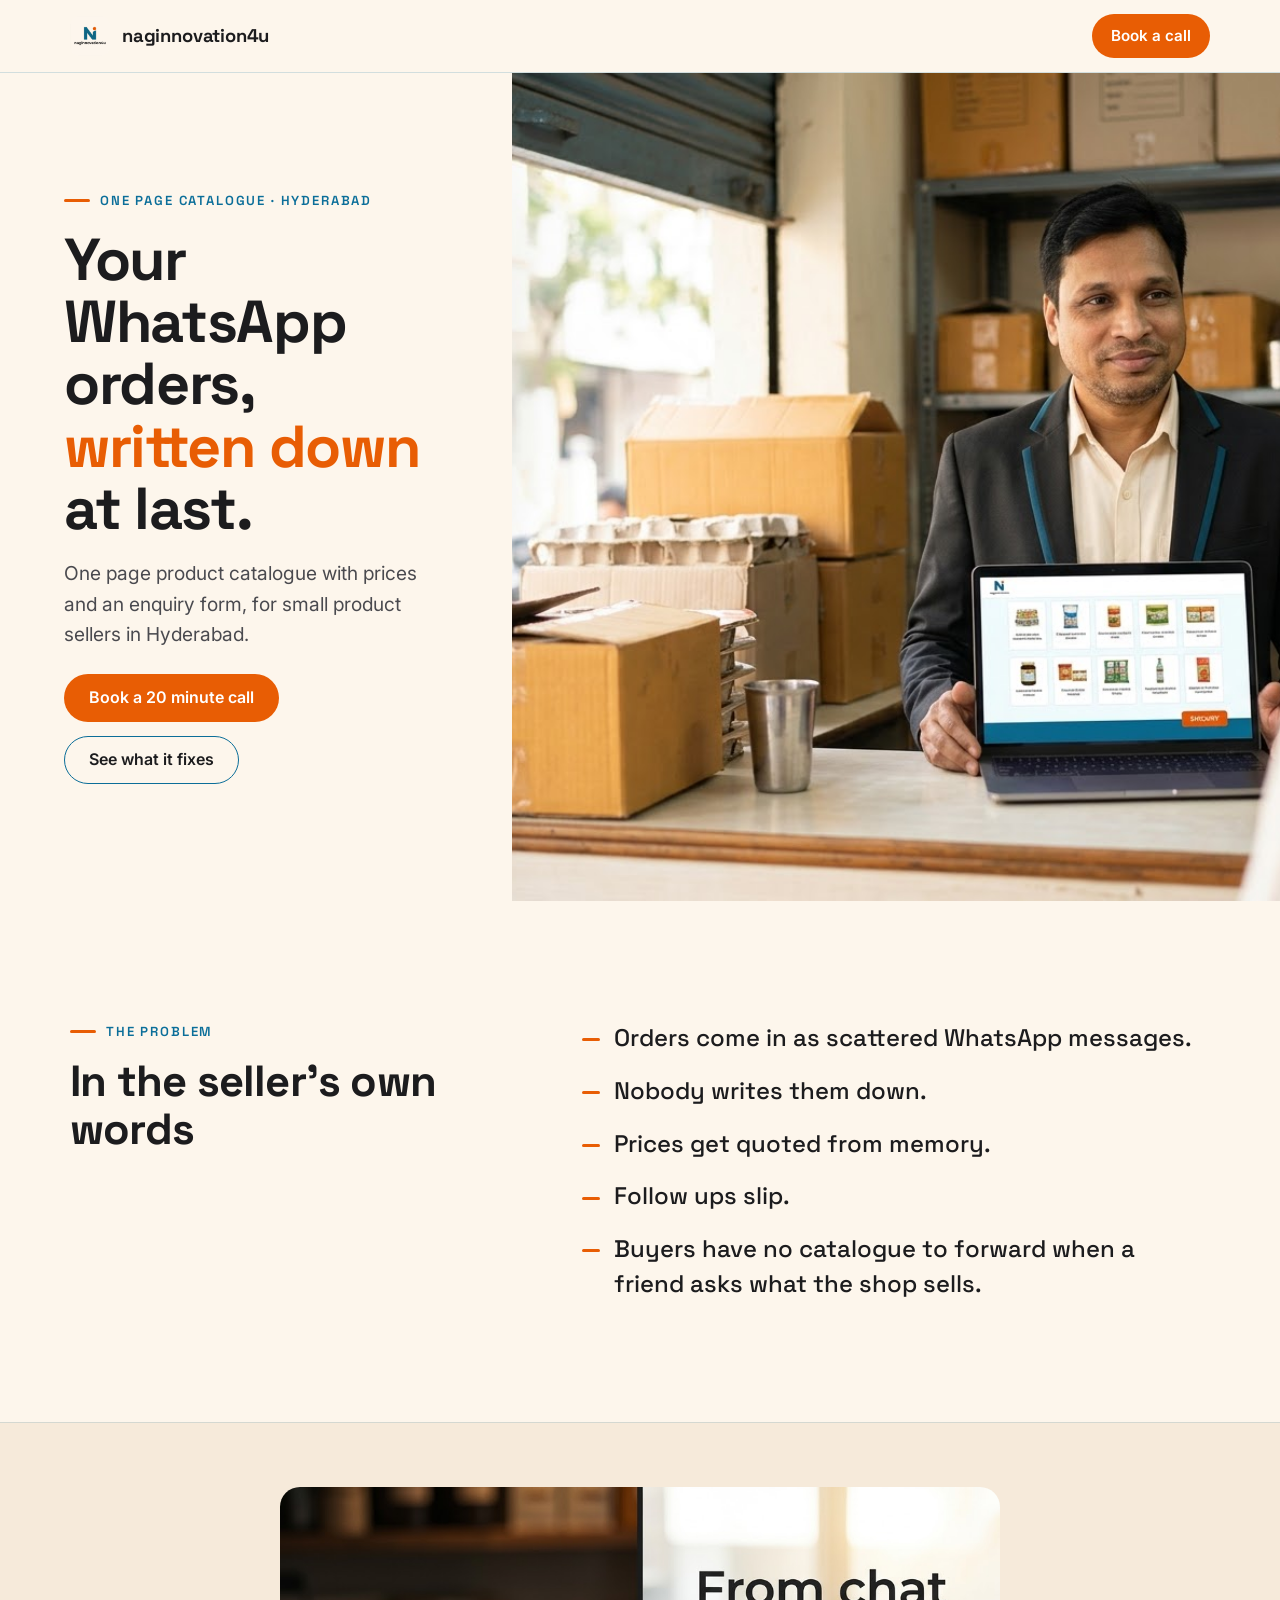
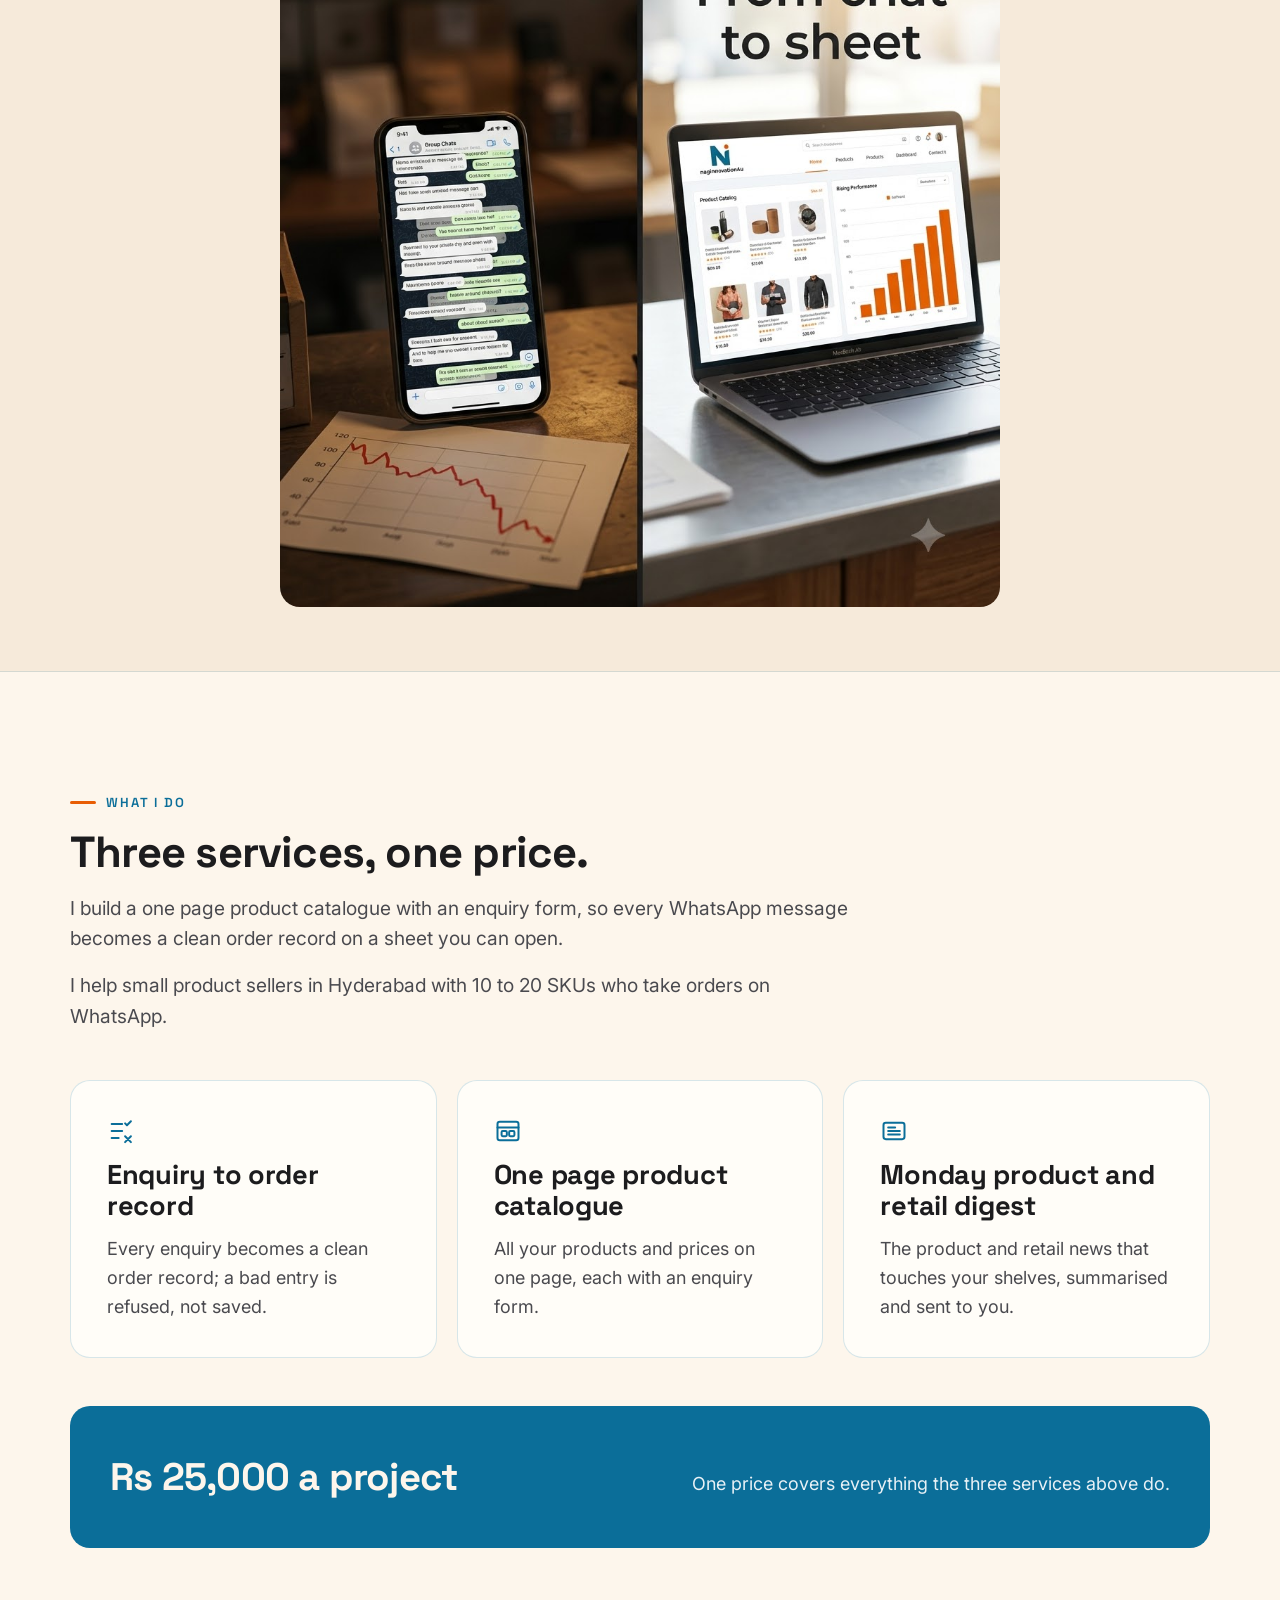
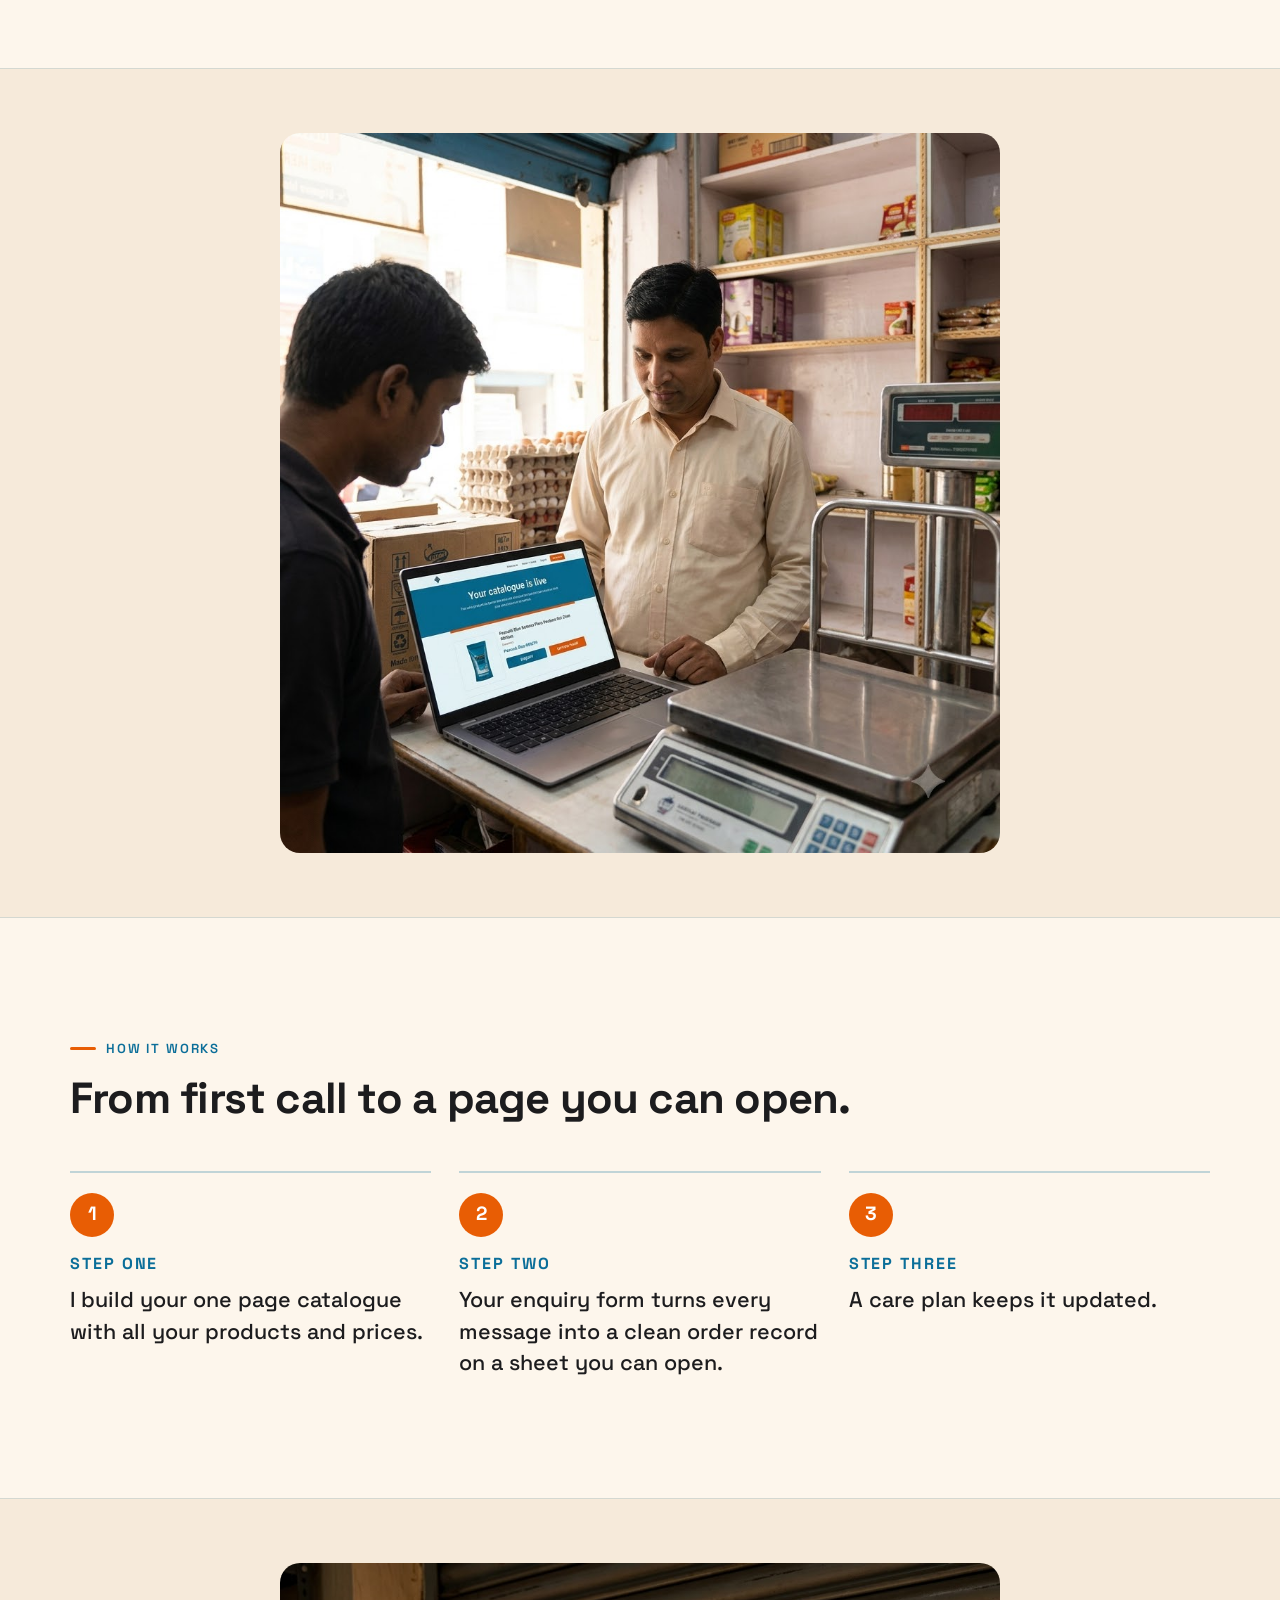
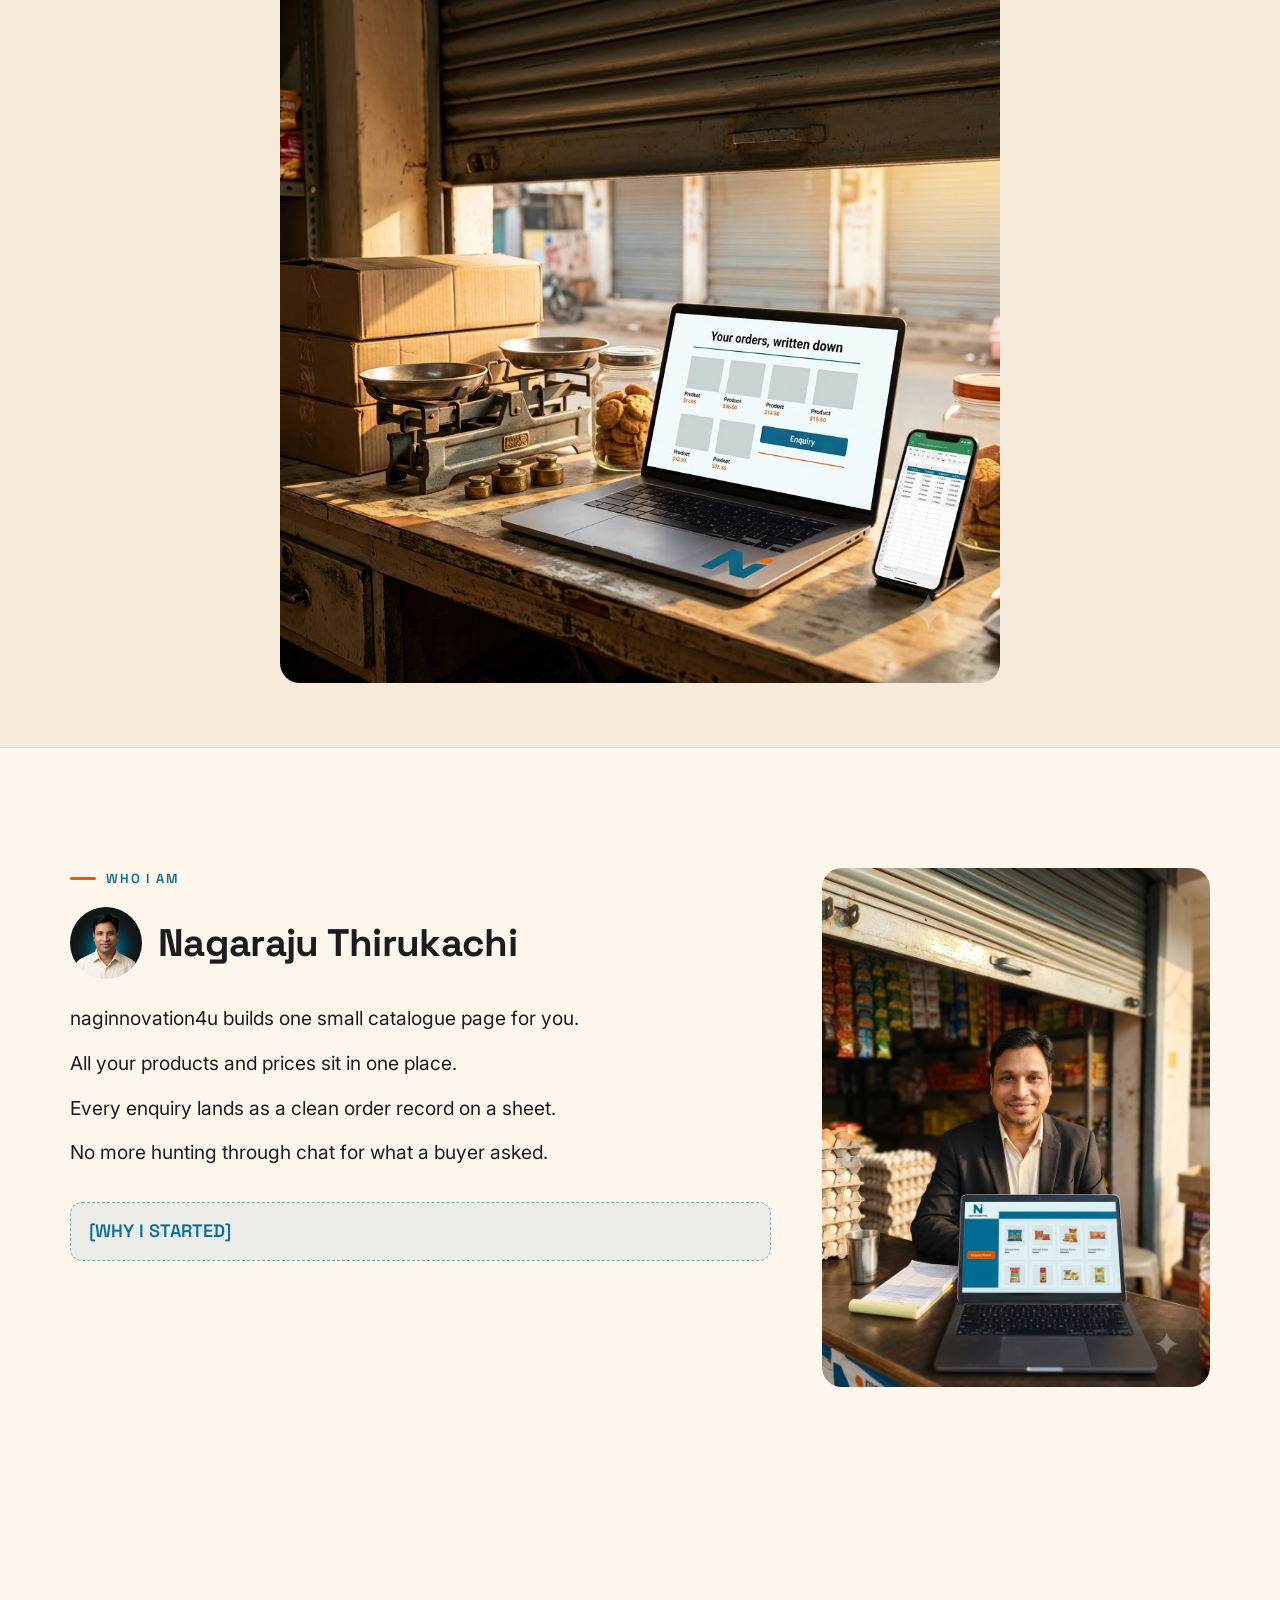
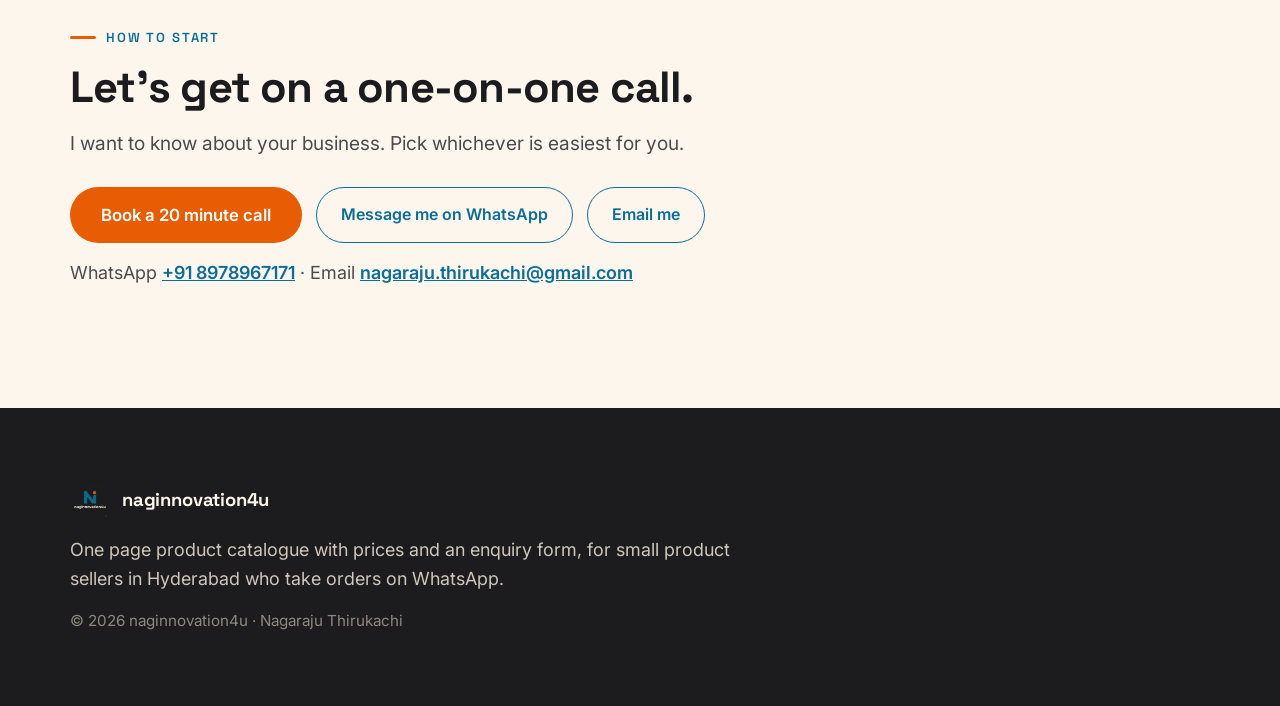
==== index.html @ f8ecbb15 "One page site for naginnovation4u: catalogue with prices and an enquiry form" ====
<!doctype html>
<html lang="en">
<head>
  <meta charset="utf-8">
  <meta name="viewport" content="width=device-width, initial-scale=1">
  <title>naginnovation4u — one page product catalogue with an enquiry form</title>
  <meta name="description" content="naginnovation4u builds a one page product catalogue with prices and an enquiry form for small product sellers in Hyderabad who take orders on WhatsApp.">

  <!-- Two Google Fonts: Space Grotesk for headlines, Inter for body -->
  <link rel="preconnect" href="https://fonts.googleapis.com">
  <link rel="preconnect" href="https://fonts.gstatic.com" crossorigin>
  <link href="https://fonts.googleapis.com/css2?family=Inter:wght@400;500;600&family=Space+Grotesk:wght@500;600;700&display=swap" rel="stylesheet">

  <link rel="icon" href="images/logo.jpeg">
  <link rel="stylesheet" href="styles.css">
</head>
<body>
  <a class="skip-link" href="#main">Skip to content</a>

  <!-- ===== Header: logo.* about 40px tall + the business name as a wordmark ===== -->
  <header class="site-header">
    <div class="wrap header-inner">
      <a class="brand" href="#top" aria-label="naginnovation4u home">
        <img class="brand-logo" src="images/logo.jpeg" width="40" height="40"
             alt="naginnovation4u logo: a teal letter N with an orange dot above the wordmark naginnovation4u.">
        <span class="brand-name">naginnovation4u</span>
      </a>
      <a class="btn btn-primary btn-small" href="https://cal.com/nagaraju-thirukachi/20-min-ai-business-discovery-call-with-nag">Book a call</a>
    </div>
  </header>

  <main id="main">
    <!-- ===== Section one: the top of the page ===== -->
    <section class="hero" id="top" aria-label="Introduction">
      <div class="hero-copy">
        <p class="eyebrow">One page catalogue &middot; Hyderabad</p>
        <h1>Your WhatsApp orders, <span class="accent">written down</span> at last.</h1>
        <p class="lede">One page product catalogue with prices and an enquiry form, for small product sellers in Hyderabad.</p>
        <div class="hero-actions">
          <a class="btn btn-primary" href="https://cal.com/nagaraju-thirukachi/20-min-ai-business-discovery-call-with-nag">Book a 20 minute call</a>
          <a class="btn btn-quiet" href="#problem">See what it fixes</a>
        </div>
      </div>
      <figure class="hero-media">
        <img src="images/speaking.jpeg" width="1376" height="768"
             alt="Nagaraju Thirukachi in a dark blazer showing a product catalogue on a laptop to a customer at a shop counter, with cartons and egg trays behind.">
      </figure>
    </section>

    <!-- ===== Section two: the problem in the client's own words ===== -->
    <section class="section problem" id="problem" aria-label="The problem">
      <div class="wrap problem-grid">
        <div class="problem-head">
          <p class="eyebrow">The problem</p>
          <h2>In the seller&rsquo;s own words</h2>
        </div>
        <ul class="problem-list">
          <li>Orders come in as scattered WhatsApp messages.</li>
          <li>Nobody writes them down.</li>
          <li>Prices get quoted from memory.</li>
          <li>Follow ups slip.</li>
          <li>Buyers have no catalogue to forward when a friend asks what the shop sells.</li>
        </ul>
      </div>
    </section>

    <!-- ===== Full width service shot band (headline and logo already in the shot) ===== -->
    <section class="band" aria-label="From chat to sheet">
      <figure class="band-figure">
        <img src="images/shot-2.jpeg" width="1024" height="1024" loading="lazy" decoding="async"
             alt="A phone showing a WhatsApp group chat beside a paper sales chart that is falling, next to a laptop showing the naginnovation4u product catalogue and a rising chart. The headline reads From chat to sheet.">
      </figure>
    </section>

    <!-- ===== Section three: what I do, three service cards and the one price ===== -->
    <section class="section services" id="services" aria-label="What I do">
      <div class="wrap">
        <div class="section-head">
          <p class="eyebrow">What I do</p>
          <h2>Three services, one price.</h2>
          <p class="lede">I build a one page product catalogue with an enquiry form, so every WhatsApp message becomes a clean order record on a sheet you can open.</p>
          <p class="lede">I help small product sellers in Hyderabad with 10 to 20 SKUs who take orders on WhatsApp.</p>
        </div>

        <div class="cards">
          <article class="card">
            <span class="card-icon" aria-hidden="true">
              <svg viewBox="0 0 24 24" width="28" height="28" fill="none" stroke="#0B6E99" stroke-width="1.7" stroke-linecap="round" stroke-linejoin="round">
                <path d="M4 6h9M4 12h9M4 18h6"/>
                <path d="M15.5 5.5l1.6 1.6L20.5 3.7"/>
                <path d="M15.5 16.5l5 5M20.5 16.5l-5 5"/>
              </svg>
            </span>
            <h3 class="card-title">Enquiry to order record</h3>
            <p>Every enquiry becomes a clean order record; a bad entry is refused, not saved.</p>
          </article>

          <article class="card">
            <span class="card-icon" aria-hidden="true">
              <svg viewBox="0 0 24 24" width="28" height="28" fill="none" stroke="#0B6E99" stroke-width="1.7" stroke-linecap="round" stroke-linejoin="round">
                <rect x="3" y="4" width="18" height="16" rx="2"/>
                <path d="M3 9h18"/>
                <rect x="6.5" y="12" width="4.5" height="4.5" rx="1"/>
                <rect x="13" y="12" width="4.5" height="4.5" rx="1"/>
              </svg>
            </span>
            <h3 class="card-title">One page product catalogue</h3>
            <p>All your products and prices on one page, each with an enquiry form.</p>
          </article>

          <article class="card">
            <span class="card-icon" aria-hidden="true">
              <svg viewBox="0 0 24 24" width="28" height="28" fill="none" stroke="#0B6E99" stroke-width="1.7" stroke-linecap="round" stroke-linejoin="round">
                <rect x="3" y="5" width="18" height="14" rx="2"/>
                <path d="M7 9h6M7 12h10M7 15h10"/>
              </svg>
            </span>
            <h3 class="card-title">Monday product and retail digest</h3>
            <p>The product and retail news that touches your shelves, summarised and sent to you.</p>
          </article>
        </div>

        <!-- Peacock Blue full panel behind the offer name. The price is written once. -->
        <div class="price-panel">
          <p class="price-name">Rs 25,000 a project</p>
          <p class="price-note">One price covers everything the three services above do.</p>
        </div>
      </div>
    </section>

    <!-- ===== Full width service shot band ===== -->
    <section class="band" aria-label="Your catalogue is live">
      <figure class="band-figure">
        <img src="images/shot-6.jpeg" width="1024" height="1024" loading="lazy" decoding="async"
             alt="Nagaraju Thirukachi showing a laptop to a customer inside a kirana shop; the screen reads Your catalogue is live, with a product and an Enquire Now button.">
      </figure>
    </section>

    <!-- ===== Section four: how it works in three steps ===== -->
    <section class="section steps" id="how" aria-label="How it works">
      <div class="wrap">
        <div class="section-head">
          <p class="eyebrow">How it works</p>
          <h2>From first call to a page you can open.</h2>
        </div>
        <ol class="steps-list">
          <li class="step">
            <span class="step-num" aria-hidden="true">1</span>
            <h3>Step one</h3>
            <p>I build your one page catalogue with all your products and prices.</p>
          </li>
          <li class="step">
            <span class="step-num" aria-hidden="true">2</span>
            <h3>Step two</h3>
            <p>Your enquiry form turns every message into a clean order record on a sheet you can open.</p>
          </li>
          <li class="step">
            <span class="step-num" aria-hidden="true">3</span>
            <h3>Step three</h3>
            <p>A care plan keeps it updated.</p>
          </li>
        </ol>
      </div>
    </section>

    <!-- ===== Full width service shot band ===== -->
    <section class="band" aria-label="Your orders, written down">
      <figure class="band-figure">
        <img src="images/shot-3.jpeg" width="1024" height="1024" loading="lazy" decoding="async"
             alt="A laptop on a shop counter showing the naginnovation4u catalogue page with the headline Your orders, written down and an Enquiry button, beside a phone showing a spreadsheet of orders, a brass weighing scale and biscuit jars.">
      </figure>
    </section>

    <!-- ===== Section five: who I am ===== -->
    <section class="section about" id="about" aria-label="Who I am">
      <div class="wrap about-grid">
        <div class="about-copy">
          <p class="eyebrow">Who I am</p>
          <div class="about-name-row">
            <img class="avatar" src="images/profile.jpeg" width="72" height="72"
                 alt="Portrait of Nagaraju Thirukachi in a cream shirt against a dark teal background.">
            <h2 class="about-name">Nagaraju Thirukachi</h2>
          </div>
          <p class="about-line">naginnovation4u builds one small catalogue page for you.</p>
          <p class="about-line">All your products and prices sit in one place.</p>
          <p class="about-line">Every enquiry lands as a clean order record on a sheet.</p>
          <p class="about-line">No more hunting through chat for what a buyer asked.</p>

          <!-- Slot for the member to fill in. Not invented, per the brief. -->
          <p class="slot">[WHY I STARTED]</p>
        </div>
        <figure class="about-media">
          <img src="images/working.jpeg" width="896" height="1200" loading="lazy" decoding="async"
               alt="Nagaraju Thirukachi seated at a shop counter with a laptop showing the catalogue and an enquiry form, next to a paper order sheet, egg trays and snack packets.">
        </figure>
      </div>
    </section>

    <!-- ===== Section six: contact, last on the page. Links only, no backend. ===== -->
    <section class="section contact" id="contact" aria-label="Contact">
      <div class="wrap contact-inner">
        <p class="eyebrow">How to start</p>
        <h2>Let&rsquo;s get on a one-on-one call.</h2>
        <p class="lede">I want to know about your business. Pick whichever is easiest for you.</p>

        <div class="contact-actions">
          <a class="btn btn-primary btn-lg" href="https://cal.com/nagaraju-thirukachi/20-min-ai-business-discovery-call-with-nag">Book a 20 minute call</a>
          <a class="btn btn-outline" href="https://wa.me/918978967171?text=Hi%20naginnovation4u%2C%20I%20would%20like%20to%20know%20more%20about%20your%20one%20page%20catalogue%20with%20an%20enquiry%20form.">Message me on WhatsApp</a>
          <a class="btn btn-outline" href="mailto:nagaraju.thirukachi@gmail.com?subject=Enquiry%20about%20a%20one%20page%20catalogue%20-%20naginnovation4u&amp;body=Hi%20Nagaraju%2C%20I%20would%20like%20to%20know%20more%20about%20your%20one%20page%20catalogue%20with%20an%20enquiry%20form.">Email me</a>
        </div>

        <p class="contact-details">
          WhatsApp <a href="https://wa.me/918978967171?text=Hi%20naginnovation4u%2C%20I%20would%20like%20to%20know%20more%20about%20your%20one%20page%20catalogue%20with%20an%20enquiry%20form.">+91 8978967171</a>
          &middot;
          Email <a href="mailto:nagaraju.thirukachi@gmail.com?subject=Enquiry%20about%20a%20one%20page%20catalogue%20-%20naginnovation4u">nagaraju.thirukachi@gmail.com</a>
        </p>
      </div>
    </section>
  </main>

  <!-- ===== Footer: logo-dark.* small, on the dark ground ===== -->
  <footer class="site-footer">
    <div class="wrap footer-inner">
      <a class="brand brand-footer" href="#top" aria-label="naginnovation4u home">
        <img class="brand-logo" src="images/logo-dark.jpeg" width="40" height="40"
             alt="naginnovation4u logo in cream and orange on a dark background.">
        <span class="brand-name">naginnovation4u</span>
      </a>
      <p class="footer-line">One page product catalogue with prices and an enquiry form, for small product sellers in Hyderabad who take orders on WhatsApp.</p>
      <p class="footer-meta">&copy; <span id="year">2026</span> naginnovation4u &middot; Nagaraju Thirukachi</p>
    </div>
  </footer>

  <script src="script.js" defer></script>
</body>
</html>
---- styles.css ----
/* ==========================================================================
   naginnovation4u — one page site
   Colours, named with their hex codes so nothing is guessed:
     Warm Cream   #FDF6EC  page ground
     Cream Deep   #F6EADA  picture-band ground (derived from Warm Cream)
     Cream Card   #FFFDF8  card surface
     Charcoal Ink #1C1C1E  body text, footer ground
     Ink Soft     #4A4A4F  secondary text
     Saffron Flame #E85D04 accent only: buttons, one headline word, thin rules
     Saffron Deep  #C74E03 hover on the accent button
     Peacock Blue #0B6E99  small labels, quiet lines, one full panel
     Peacock Pale #E8F1F6  text on the Peacock panel
     Footer Muted #CFC7BC / #8E887F  footer text
   ========================================================================== */

:root {
  --cream: #FDF6EC;
  --cream-deep: #F6EADA;
  --cream-card: #FFFDF8;
  --ink: #1C1C1E;
  --ink-soft: #4A4A4F;
  --saffron: #E85D04;
  --saffron-deep: #C74E03;
  --peacock: #0B6E99;
  --peacock-pale: #E8F1F6;
  --footer-muted: #CFC7BC;
  --footer-dim: #8E887F;
  --font-head: "Space Grotesk", system-ui, -apple-system, "Segoe UI", sans-serif;
  --font-body: "Inter", system-ui, -apple-system, "Segoe UI", sans-serif;
  --radius: 20px;
  --section-pad: clamp(56px, 10vw, 120px);
}

* { box-sizing: border-box; }

html { scroll-behavior: smooth; }

body {
  margin: 0;
  background: #FDF6EC;               /* Warm Cream */
  color: #1C1C1E;                    /* Charcoal Ink */
  font-family: var(--font-body);
  font-size: 18px;
  line-height: 1.6;
  overflow-x: clip;
  -webkit-font-smoothing: antialiased;
}

img { max-width: 100%; display: block; height: auto; }

h1, h2, h3 { font-family: var(--font-head); color: #1C1C1E; }
p { margin: 0; }

a { color: #0B6E99; }               /* Peacock Blue */

.wrap { width: min(1140px, 100% - 40px); margin-inline: auto; }

.skip-link {
  position: absolute;
  left: -9999px;
  top: 0;
  background: #1C1C1E;
  color: #FDF6EC;
  padding: 12px 18px;
  border-radius: 10px;
  z-index: 100;
}
.skip-link:focus { left: 16px; top: 16px; }

:focus-visible { outline: 3px solid #E85D04; outline-offset: 3px; }  /* Saffron Flame */

/* ---------- small shared pieces ---------- */

.eyebrow {
  display: inline-flex;
  align-items: center;
  gap: 10px;
  margin: 0;
  font-family: var(--font-head);
  font-weight: 600;
  font-size: 0.82rem;
  letter-spacing: 0.14em;
  text-transform: uppercase;
  color: #0B6E99;                     /* Peacock Blue label */
}
.eyebrow::before {
  content: "";
  width: 26px;
  height: 3px;
  border-radius: 2px;
  background: #E85D04;                /* Saffron Flame thin rule */
}

h1 {
  margin: 0;
  font-size: clamp(2.2rem, 4.8vw, 3.7rem);
  line-height: 1.05;
  letter-spacing: -0.022em;
  font-weight: 700;
}

h2 {
  margin: 0;
  font-size: clamp(1.9rem, 3.4vw, 2.9rem);
  line-height: 1.1;
  letter-spacing: -0.018em;
  font-weight: 700;
}

.accent { color: #E85D04; }           /* Saffron Flame, one headline phrase */

.lede {
  max-width: 66ch;
  font-size: clamp(1.05rem, 1.5vw, 1.2rem);
  line-height: 1.6;
  color: #4A4A4F;                     /* Ink Soft */
}

.section { padding-block: var(--section-pad); }

.section-head { display: flex; flex-direction: column; gap: 16px; }

/* ---------- buttons (tap targets are 44px or more) ---------- */

.btn {
  display: inline-flex;
  align-items: center;
  justify-content: center;
  min-height: 48px;
  padding: 13px 24px;
  border-radius: 999px;
  border: 1.5px solid transparent;
  font-family: var(--font-body);
  font-weight: 600;
  font-size: 1rem;
  line-height: 1.2;
  white-space: nowrap;
  text-decoration: none;
  cursor: pointer;
  transition: background-color .15s ease, color .15s ease, border-color .15s ease, transform .15s ease;
}
.btn-primary { background: #E85D04; color: #FFFFFF; }        /* Saffron Flame */
.btn-primary:hover { background: #C74E03; transform: translateY(-1px); }
.btn-quiet { background: transparent; color: #1C1C1E; border-color: #0B6E99; }
.btn-quiet:hover { background: rgba(11, 110, 153, 0.08); }
.btn-outline { background: transparent; color: #0B6E99; border-color: #0B6E99; }
.btn-outline:hover { background: #0B6E99; color: #FDF6EC; }
.btn-small { min-height: 44px; padding: 10px 18px; font-size: 0.95rem; }
.btn-lg { min-height: 56px; padding: 16px 30px; font-size: 1.05rem; }

/* ---------- header ---------- */

.site-header {
  position: sticky;
  top: 0;
  z-index: 50;
  background: rgba(253, 246, 236, 0.93);   /* Warm Cream, near solid */
  backdrop-filter: blur(10px);
  border-bottom: 1px solid rgba(11, 110, 153, 0.18);  /* quiet Peacock line */
}
.header-inner {
  display: flex;
  align-items: center;
  justify-content: space-between;
  gap: 16px;
  min-height: 72px;
  padding-block: 12px;
}
.brand {
  display: inline-flex;
  align-items: center;
  gap: 12px;
  text-decoration: none;
  color: #1C1C1E;
}
.brand-logo { width: 40px; height: 40px; border-radius: 10px; }
.site-header .brand-logo { mix-blend-mode: multiply; }   /* logo.jpeg has a white ground */
.brand-name {
  font-family: var(--font-head);
  font-weight: 700;
  font-size: 1.15rem;
  letter-spacing: -0.01em;
  color: #1C1C1E;
}

/* ---------- section one: the first screen ---------- */

.hero { display: grid; grid-template-columns: 1fr; }

.hero-copy {
  display: flex;
  flex-direction: column;
  justify-content: center;
  gap: 18px;
  padding: clamp(32px, 5vw, 64px) clamp(20px, 4vw, 56px) clamp(28px, 4vw, 48px);
}
.hero-actions { display: flex; flex-wrap: wrap; gap: 14px; margin-top: 6px; }

.hero-media { margin: 0; }
.hero-media img {
  width: 100%;
  height: 62svh;
  min-height: 320px;
  object-fit: cover;
  object-position: center;
}

@media (min-width: 1000px) {
  .hero {
    grid-template-columns: minmax(0, 40%) minmax(0, 60%);
    min-height: calc(100svh - 72px);
  }
  .hero-copy { padding: clamp(40px, 5vw, 72px); }
  .hero-media { min-height: 100%; }
  .hero-media img { height: 100%; min-height: 100%; }
}

/* ---------- section two: the problem ---------- */

.problem-grid { display: grid; grid-template-columns: 1fr; gap: clamp(24px, 4vw, 48px); }
.problem-head { display: flex; flex-direction: column; gap: 16px; }

.problem-list {
  list-style: none;
  margin: 0;
  padding: 0;
  display: grid;
  gap: 18px;
}
.problem-list li {
  position: relative;
  padding-left: 32px;
  font-family: var(--font-head);
  font-weight: 500;
  font-size: clamp(1.15rem, 1.9vw, 1.5rem);
  line-height: 1.45;
  color: #1C1C1E;
}
.problem-list li::before {
  content: "";
  position: absolute;
  left: 0;
  top: 0.72em;
  width: 18px;
  height: 3px;
  border-radius: 2px;
  background: #E85D04;                /* Saffron Flame thin rule */
}

@media (min-width: 880px) {
  .problem-grid { grid-template-columns: minmax(0, 0.85fr) minmax(0, 1.15fr); align-items: start; }
}

/* ---------- full width picture bands ---------- */

.band {
  background: #F6EADA;                                   /* Cream Deep */
  border-block: 1px solid rgba(11, 110, 153, 0.14);      /* quiet Peacock line */
  padding-block: clamp(40px, 5vw, 64px);
}
.band-figure { margin: 0; }
.band img {
  width: min(100%, 720px);
  height: auto;
  margin-inline: auto;
  border-radius: var(--radius);
}

/* ---------- section three: service cards ---------- */

.cards {
  display: grid;
  grid-template-columns: 1fr;
  gap: 20px;
  margin-top: clamp(28px, 4vw, 48px);
}
.card {
  display: flex;
  flex-direction: column;
  gap: 14px;
  background: #FFFDF8;                                   /* Cream Card */
  border: 1px solid rgba(11, 110, 153, 0.16);            /* quiet Peacock line */
  border-radius: var(--radius);
  padding: clamp(24px, 3vw, 36px);
}
.card-icon { display: inline-flex; width: 28px; height: 28px; }
.card-icon svg { display: block; }
.card-title {
  margin: 0;
  font-size: clamp(1.35rem, 2.2vw, 1.7rem);             /* loudest thing in the card */
  line-height: 1.15;
  letter-spacing: -0.01em;
  font-weight: 700;
}
.card p { color: #4A4A4F; }                              /* Ink Soft, 18px inherited */

@media (min-width: 820px) {
  .cards { grid-template-columns: repeat(3, minmax(0, 1fr)); }
}

/* Peacock Blue: one full panel, behind the offer name */
.price-panel {
  display: flex;
  flex-wrap: wrap;
  align-items: baseline;
  justify-content: space-between;
  gap: 10px 28px;
  margin-top: clamp(28px, 4vw, 48px);
  padding: clamp(24px, 3.4vw, 40px);
  border-radius: var(--radius);
  background: #0B6E99;                                   /* Peacock Blue */
  color: #FDF6EC;
}
.price-name {
  margin: 0;
  font-family: var(--font-head);
  font-weight: 700;
  font-size: clamp(1.7rem, 3vw, 2.4rem);
  letter-spacing: -0.02em;
}
.price-note { margin: 0; max-width: 46ch; color: #E8F1F6; }

/* ---------- section four: three steps ---------- */

.steps-list {
  list-style: none;
  margin: clamp(28px, 4vw, 48px) 0 0;
  padding: 0;
  display: grid;
  grid-template-columns: 1fr;
  gap: 28px;
}
.step { padding-top: 20px; border-top: 2px solid rgba(11, 110, 153, 0.25); }
.step-num {
  display: inline-flex;
  align-items: center;
  justify-content: center;
  width: 44px;
  height: 44px;
  margin-bottom: 14px;
  border-radius: 50%;
  background: #E85D04;                                   /* Saffron Flame */
  color: #FFFFFF;
  font-family: var(--font-head);
  font-weight: 700;
  font-size: 1.2rem;
}
.step h3 {
  margin: 0 0 8px;
  font-size: 1rem;
  letter-spacing: 0.12em;
  text-transform: uppercase;
  color: #0B6E99;                                        /* Peacock Blue label */
}
.step p {
  margin: 0;
  font-family: var(--font-head);
  font-weight: 500;
  font-size: clamp(1.15rem, 1.8vw, 1.35rem);
  line-height: 1.45;
}

@media (min-width: 820px) {
  .steps-list { grid-template-columns: repeat(3, minmax(0, 1fr)); gap: 28px; }
}

/* ---------- section five: who I am ---------- */

.about-grid { display: grid; grid-template-columns: 1fr; gap: clamp(28px, 4vw, 56px); }
.about-copy { display: flex; flex-direction: column; gap: 4px; }

.about-name-row {
  display: flex;
  align-items: center;
  gap: 16px;
  margin: 14px 0 20px;
}
.avatar {
  width: 72px;
  height: 72px;
  flex: 0 0 auto;
  border-radius: 50%;                                    /* small and round */
  object-fit: cover;
}
.about-name { margin: 0; font-size: clamp(1.8rem, 3vw, 2.5rem); }

.about-line {
  max-width: 58ch;
  margin: 0 0 10px;
  font-size: 1.2rem;
  line-height: 1.6;
}

.slot {
  display: inline-block;
  margin-top: 20px;
  padding: 14px 18px;
  border: 1px dashed rgba(11, 110, 153, 0.5);            /* quiet Peacock line */
  border-radius: 12px;
  background: rgba(11, 110, 153, 0.07);
  font-family: var(--font-head);
  font-weight: 600;
  color: #0B6E99;
}

.about-media { margin: 0; }
.about-media img { width: 100%; height: auto; border-radius: var(--radius); }

@media (min-width: 900px) {
  .about-grid { grid-template-columns: minmax(0, 1fr) minmax(0, 34%); align-items: start; }
}
.about.media-missing .about-grid { grid-template-columns: 1fr; }

/* ---------- section six: contact ---------- */

.contact-inner { display: flex; flex-direction: column; gap: 16px; }
.contact-actions { display: flex; flex-wrap: wrap; gap: 14px; margin-top: 12px; }
.contact-details { color: #4A4A4F; }
.contact-details a { color: #0B6E99; font-weight: 600; }

/* ---------- footer ---------- */

.site-footer {
  background: #1C1C1E;                                   /* Charcoal Ink */
  color: #FDF6EC;
  padding-block: clamp(48px, 6vw, 72px);
}
.footer-inner { display: flex; flex-direction: column; align-items: flex-start; gap: 16px; }
.brand-footer .brand-name { color: #FDF6EC; }
.brand-footer .brand-logo { mix-blend-mode: normal; }
.footer-line { max-width: 64ch; color: #CFC7BC; }
.footer-meta { color: #8E887F; font-size: 0.95rem; }

/* ---------- a picture that is missing closes up its space ---------- */

img.is-broken { display: none !important; }
figure.is-empty { display: none !important; }
section.band.media-missing { display: none !important; }
.hero.media-missing { grid-template-columns: 1fr !important; }
.hero.media-missing .hero-copy { max-width: 66ch; }

/* ---------- phone first: nothing scrolls sideways ---------- */

@media (max-width: 560px) {
  .wrap { width: min(1140px, 100% - 32px); }
  .header-inner { gap: 10px; }
  .brand { min-width: 0; gap: 9px; }
  .brand-name { font-size: 1rem; white-space: nowrap; overflow: hidden; text-overflow: ellipsis; }
  .hero-copy { gap: 14px; padding-top: 28px; }
  .hero-actions .btn-quiet { display: none; }
  .hero-actions .btn { width: 100%; }
  .contact-actions .btn { width: 100%; }
}

@media (prefers-reduced-motion: reduce) {
  html { scroll-behavior: auto; }
  .btn { transition: none; }
  .btn-primary:hover { transform: none; }
}
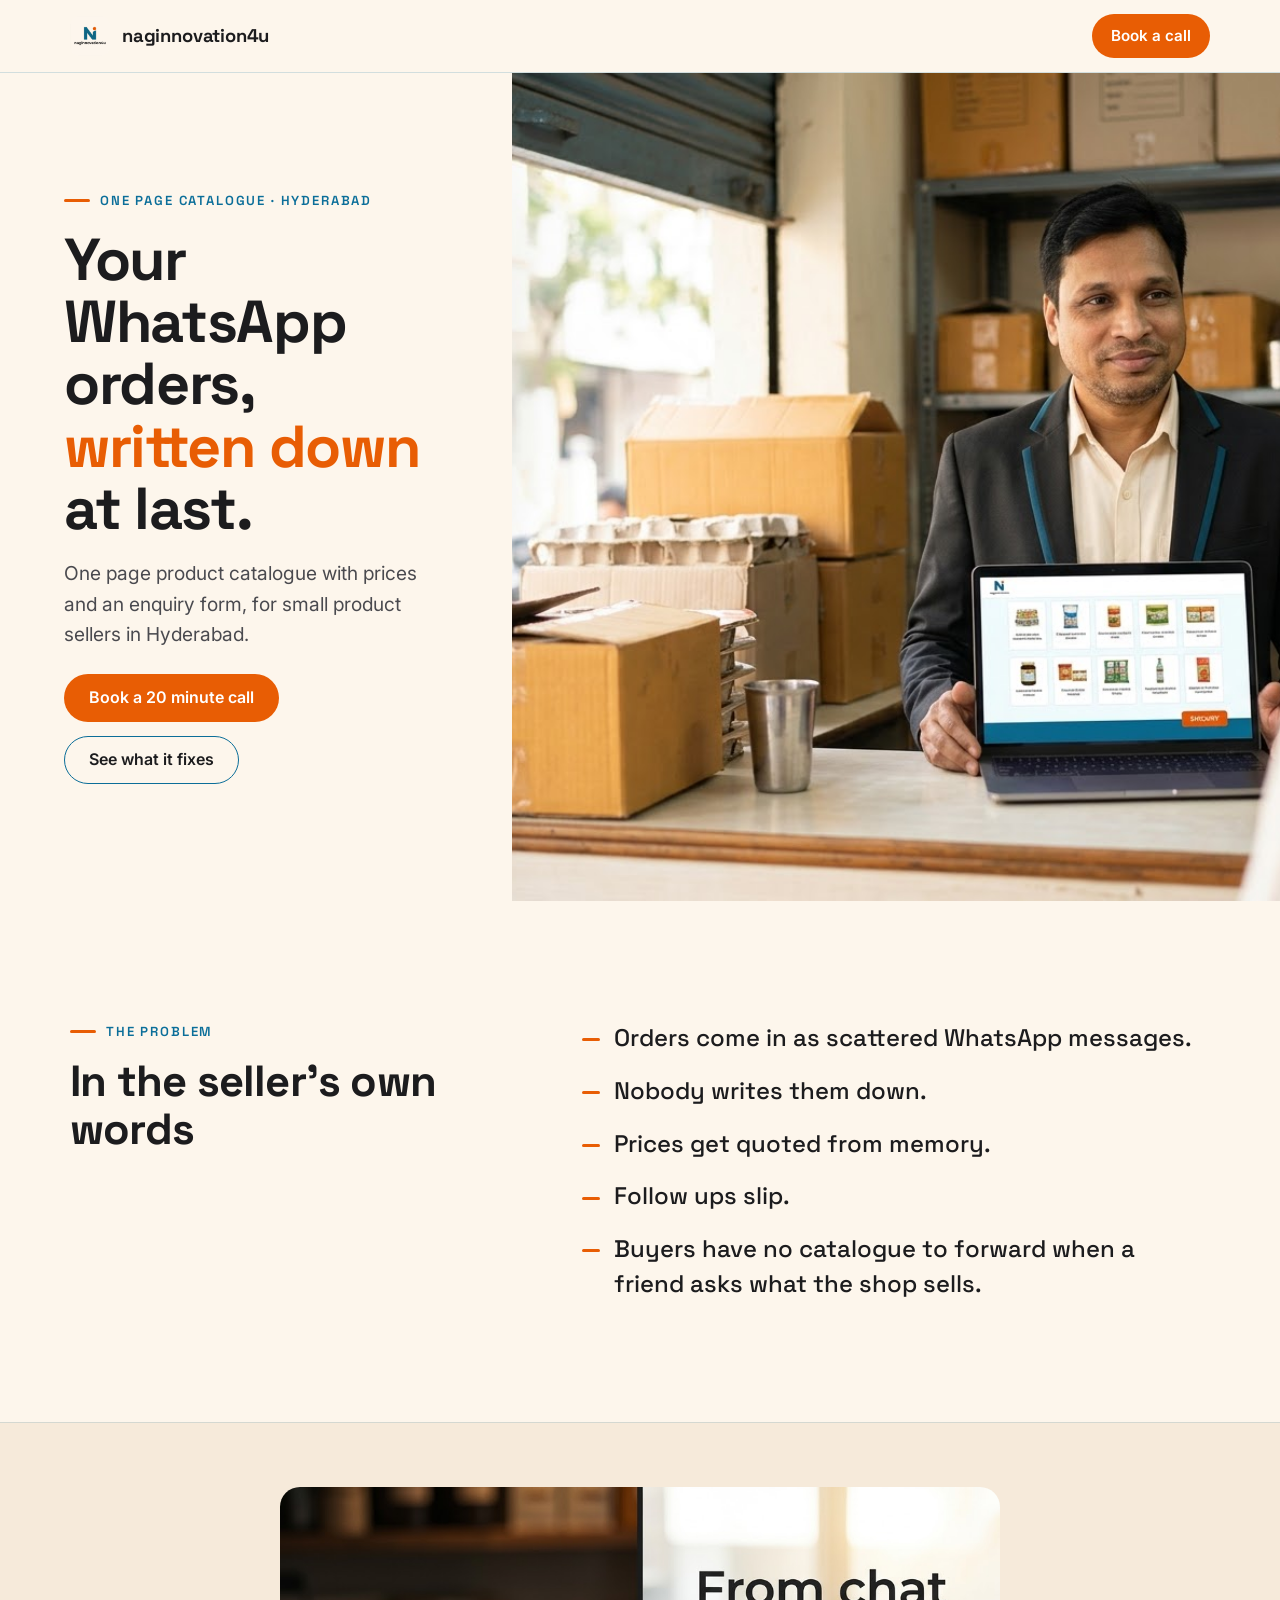
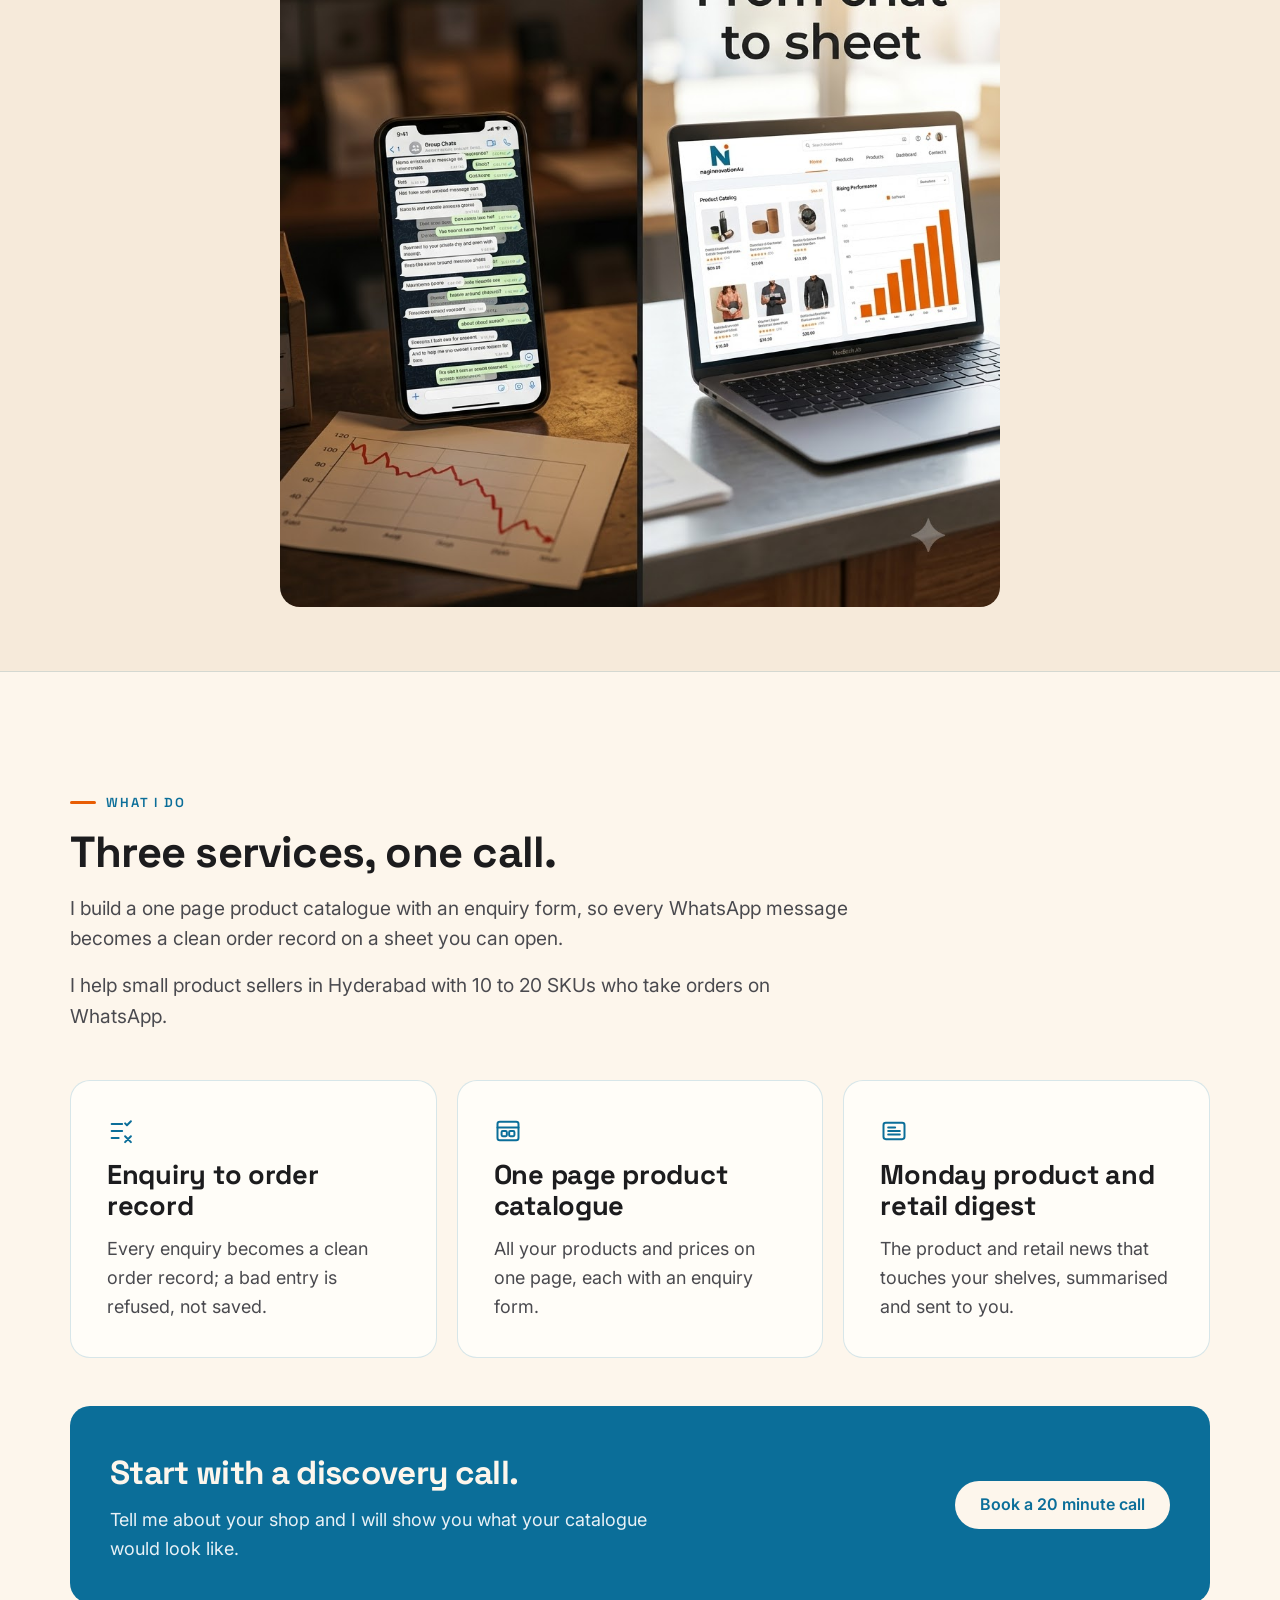
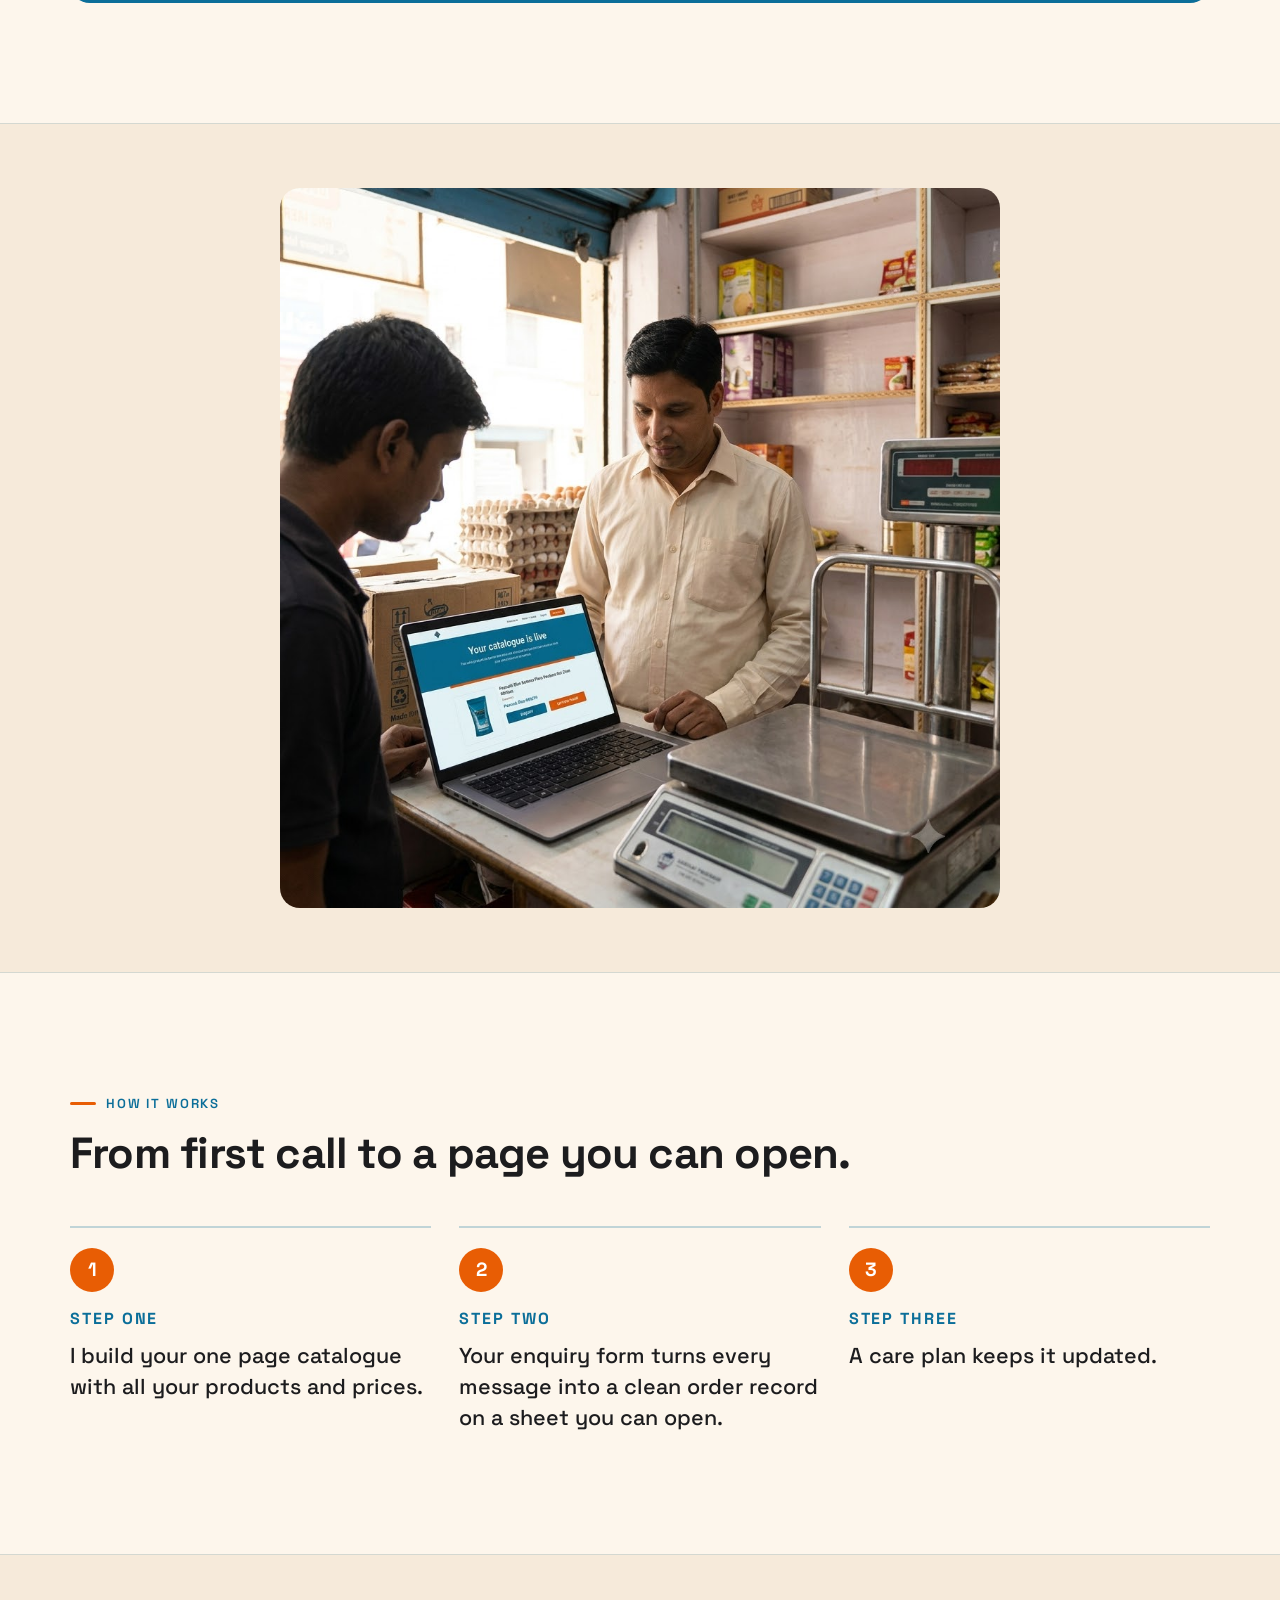
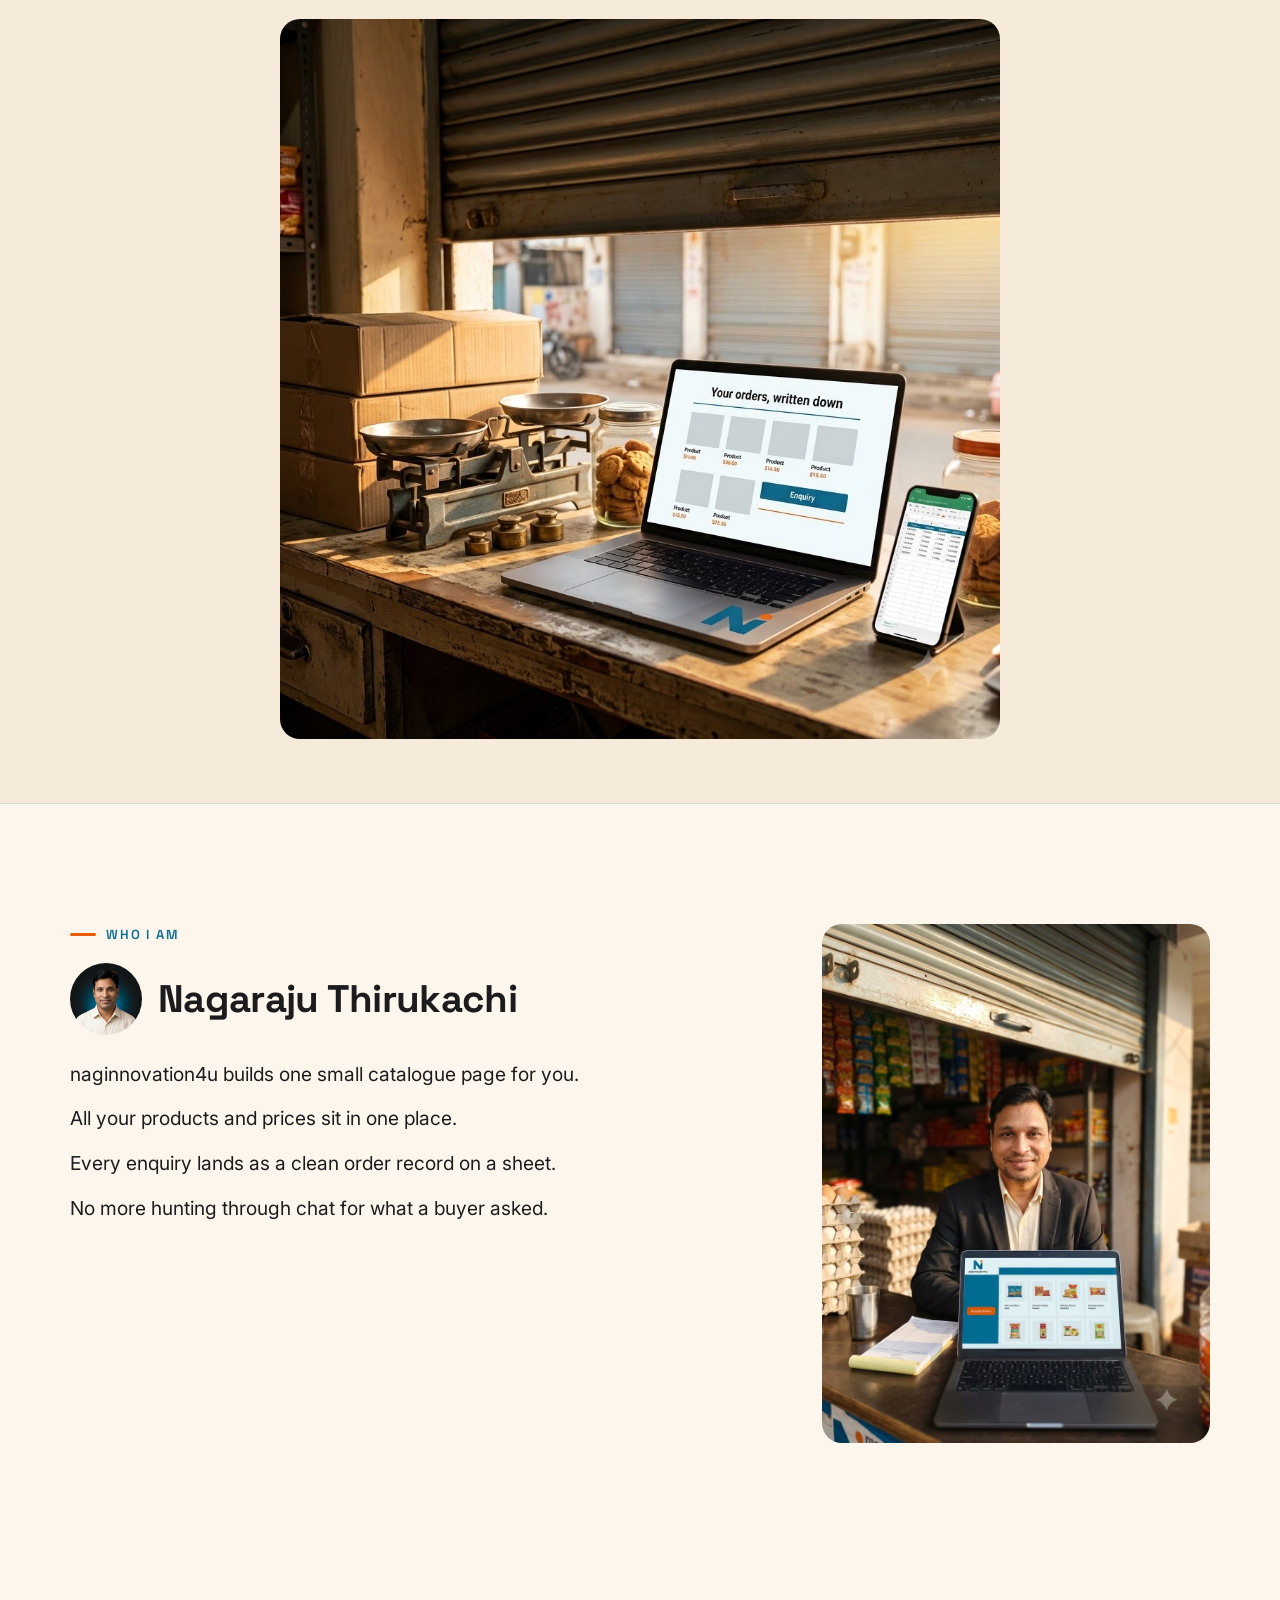
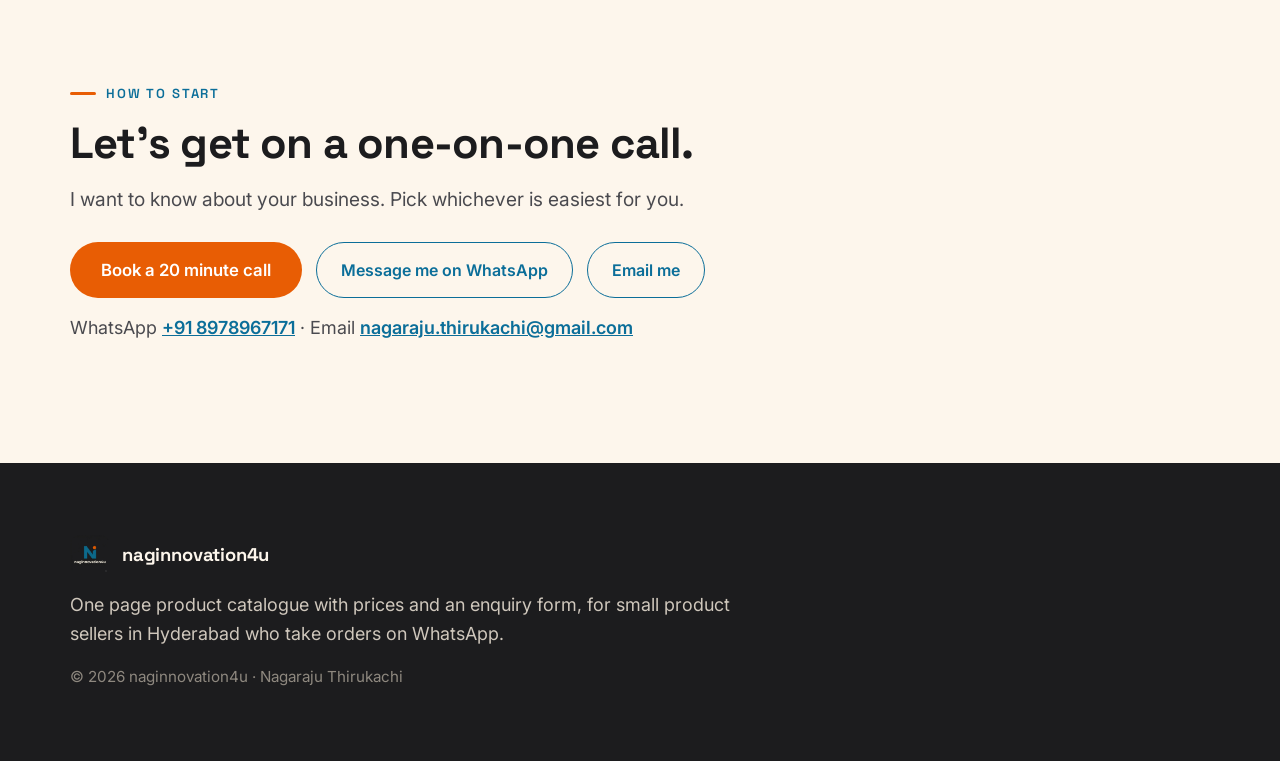
==== commit 8dab8b22: "Remove service pricing and the why-I-started slot; ask for a discovery call instead" ====
--- a/index.html
+++ b/index.html
@@ -72,12 +72,12 @@
       </figure>
     </section>
 
-    <!-- ===== Section three: what I do, three service cards and the one price ===== -->
+    <!-- ===== Section three: what I do, three service cards, then the call to action ===== -->
     <section class="section services" id="services" aria-label="What I do">
       <div class="wrap">
         <div class="section-head">
           <p class="eyebrow">What I do</p>
-          <h2>Three services, one price.</h2>
+          <h2>Three services, one call.</h2>
           <p class="lede">I build a one page product catalogue with an enquiry form, so every WhatsApp message becomes a clean order record on a sheet you can open.</p>
           <p class="lede">I help small product sellers in Hyderabad with 10 to 20 SKUs who take orders on WhatsApp.</p>
         </div>
@@ -120,10 +120,13 @@
           </article>
         </div>
 
-        <!-- Peacock Blue full panel behind the offer name. The price is written once. -->
-        <div class="price-panel">
-          <p class="price-name">Rs 25,000 a project</p>
-          <p class="price-note">One price covers everything the three services above do.</p>
+        <!-- One call to start. No pricing is published on this page. -->
+        <div class="call-panel">
+          <div class="call-copy">
+            <p class="call-title">Start with a discovery call.</p>
+            <p class="call-note">Tell me about your shop and I will show you what your catalogue would look like.</p>
+          </div>
+          <a class="btn btn-cream" href="https://cal.com/nagaraju-thirukachi/20-min-ai-business-discovery-call-with-nag">Book a 20 minute call</a>
         </div>
       </div>
     </section>
@@ -185,9 +188,6 @@
           <p class="about-line">All your products and prices sit in one place.</p>
           <p class="about-line">Every enquiry lands as a clean order record on a sheet.</p>
           <p class="about-line">No more hunting through chat for what a buyer asked.</p>
-
-          <!-- Slot for the member to fill in. Not invented, per the brief. -->
-          <p class="slot">[WHY I STARTED]</p>
         </div>
         <figure class="about-media">
           <img src="images/working.jpeg" width="896" height="1200" loading="lazy" decoding="async"
--- a/styles.css
+++ b/styles.css
@@ -145,6 +145,8 @@
 .btn-quiet:hover { background: rgba(11, 110, 153, 0.08); }
 .btn-outline { background: transparent; color: #0B6E99; border-color: #0B6E99; }
 .btn-outline:hover { background: #0B6E99; color: #FDF6EC; }
+.btn-cream { background: #FDF6EC; color: #0B6E99; }      /* for the Peacock panel */
+.btn-cream:hover { background: #FFFFFF; transform: translateY(-1px); }
 .btn-small { min-height: 44px; padding: 10px 18px; font-size: 0.95rem; }
 .btn-lg { min-height: 56px; padding: 16px 30px; font-size: 1.05rem; }
 
@@ -298,27 +300,28 @@
   .cards { grid-template-columns: repeat(3, minmax(0, 1fr)); }
 }
 
-/* Peacock Blue: one full panel, behind the offer name */
-.price-panel {
+/* Peacock Blue: one full panel holding the call to action. No pricing is shown. */
+.call-panel {
   display: flex;
   flex-wrap: wrap;
-  align-items: baseline;
+  align-items: center;
   justify-content: space-between;
-  gap: 10px 28px;
+  gap: 18px 28px;
   margin-top: clamp(28px, 4vw, 48px);
   padding: clamp(24px, 3.4vw, 40px);
   border-radius: var(--radius);
   background: #0B6E99;                                   /* Peacock Blue */
   color: #FDF6EC;
 }
-.price-name {
-  margin: 0;
-  font-family: var(--font-head);
-  font-weight: 700;
-  font-size: clamp(1.7rem, 3vw, 2.4rem);
+.call-copy { display: flex; flex-direction: column; gap: 6px; }
+.call-title {
+  margin: 0;
+  font-family: var(--font-head);
+  font-weight: 700;
+  font-size: clamp(1.5rem, 2.6vw, 2.1rem);
   letter-spacing: -0.02em;
 }
-.price-note { margin: 0; max-width: 46ch; color: #E8F1F6; }
+.call-note { margin: 0; max-width: 52ch; color: #E8F1F6; }
 
 /* ---------- section four: three steps ---------- */
 
@@ -389,18 +392,6 @@
   margin: 0 0 10px;
   font-size: 1.2rem;
   line-height: 1.6;
-}
-
-.slot {
-  display: inline-block;
-  margin-top: 20px;
-  padding: 14px 18px;
-  border: 1px dashed rgba(11, 110, 153, 0.5);            /* quiet Peacock line */
-  border-radius: 12px;
-  background: rgba(11, 110, 153, 0.07);
-  font-family: var(--font-head);
-  font-weight: 600;
-  color: #0B6E99;
 }
 
 .about-media { margin: 0; }
@@ -450,6 +441,7 @@
   .hero-actions .btn-quiet { display: none; }
   .hero-actions .btn { width: 100%; }
   .contact-actions .btn { width: 100%; }
+  .call-panel .btn { width: 100%; }
 }
 
 @media (prefers-reduced-motion: reduce) {
